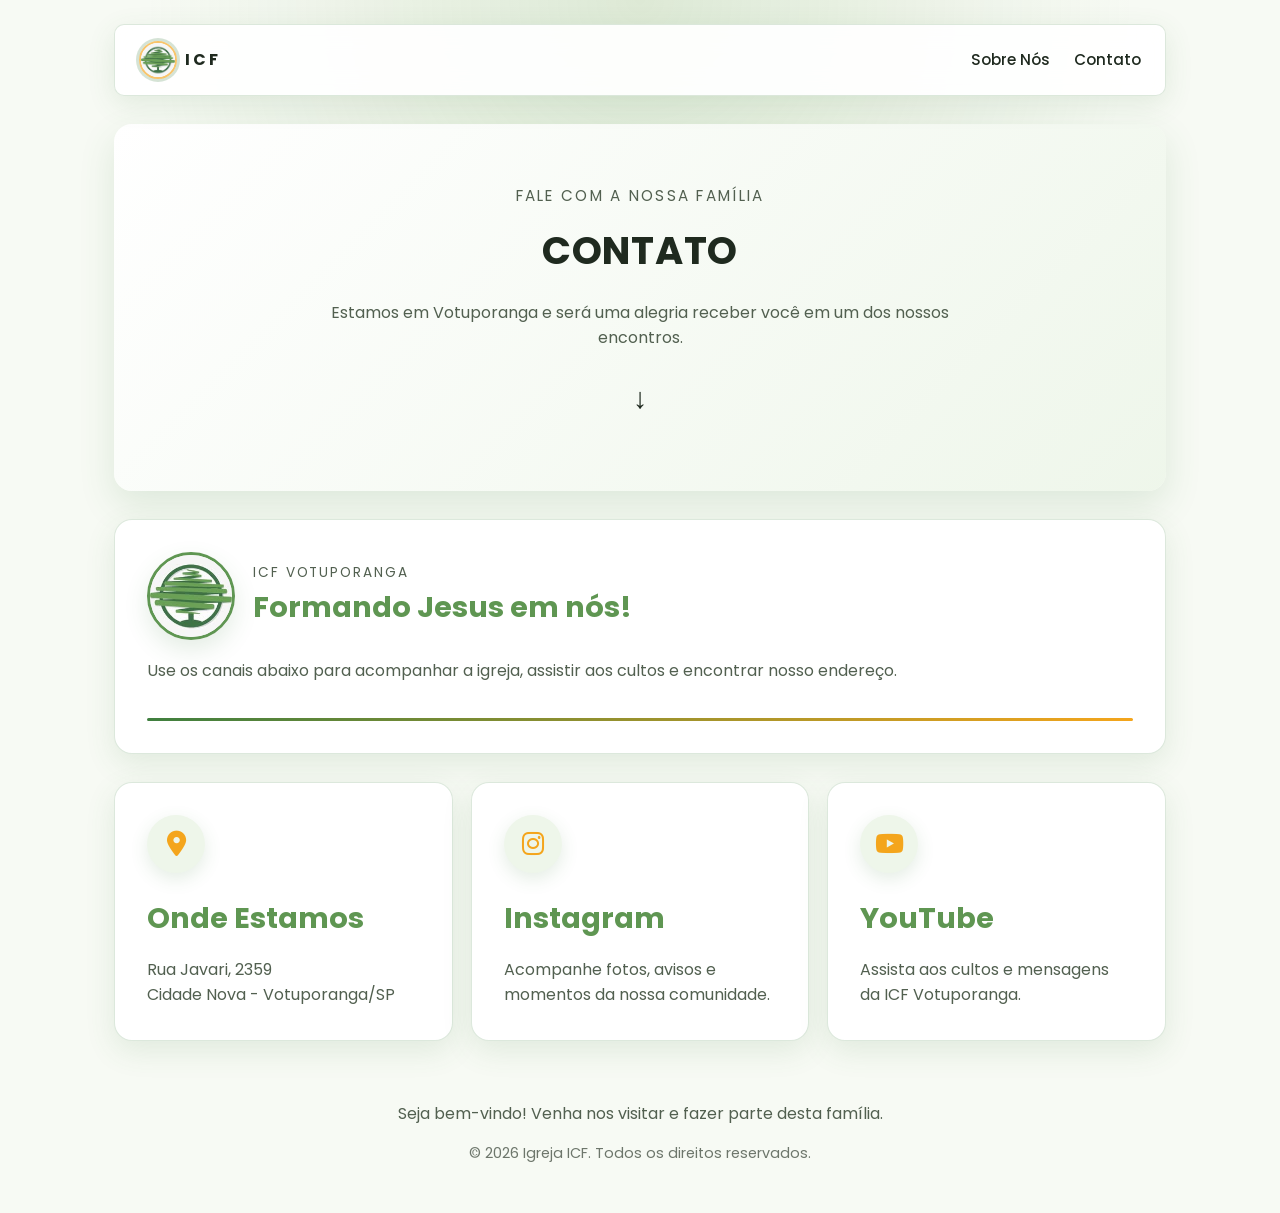
==== contatos.html @ 37533445 "atualizações" ====
<!DOCTYPE html>
<html lang="pt-BR">
<head>
    <meta charset="UTF-8">
    <meta name="viewport" content="width=device-width, initial-scale=1.0">
    <title>Contato - Igreja ICF</title>
    <link rel="stylesheet" href="styles.css">
    <link rel="stylesheet" href="contatos.css">
    <link rel="stylesheet" href="https://cdnjs.cloudflare.com/ajax/libs/font-awesome/6.5.1/css/all.min.css">
</head>
<body>
    <div class="page-wrapper">
        <header class="topbar">
            <div class="logo-container">
                <img class="logo" src="img/logo.jpg" alt="Logo ICF">
                <span>ICF</span>
            </div>
            <button class="menu-toggle" id="menuToggle" aria-label="Abrir menu">☰</button>
            <nav class="menu" id="menu">
                <a href="index.html#sobre">Sobre Nós</a>
                <a href="contatos.html">Contato</a>
            </nav>
        </header>

        <main class="content">
            <section class="hero contact-hero">
                <div class="hero-text">
                    <p class="subtitle">Fale com a nossa família</p>
                    <h1>CONTATO</h1>
                    <p class="hero-description">Estamos em Votuporanga e será uma alegria receber você em um dos nossos encontros.</p>
                    <div class="scroll-indicator">↓</div>
                </div>
            </section>

            <section class="card contact-card">
                <div class="contact-heading">
                    <img src="img/logo.jpg" alt="Logo ICF Votuporanga" class="contact-logo">
                    <div>
                        <p class="eyebrow">ICF Votuporanga</p>
                        <h2>Formando Jesus em nós!</h2>
                    </div>
                </div>
                <p>Use os canais abaixo para acompanhar a igreja, assistir aos cultos e encontrar nosso endereço.</p>
                <div class="progress-bar"></div>
            </section>

            <section class="contact-grid">
                <article class="card contact-info-card">
                    <i class="fa-solid fa-location-dot"></i>
                    <div>
                        <h2>Onde Estamos</h2>
                        <p>Rua Javari, 2359<br>Cidade Nova - Votuporanga/SP</p>
                    </div>
                </article>

                <a class="card contact-link-card" href="https://www.instagram.com/familiavotuporanga/" target="_blank" rel="noopener">
                    <i class="fa-brands fa-instagram"></i>
                    <div>
                        <h2>Instagram</h2>
                        <p>Acompanhe fotos, avisos e momentos da nossa comunidade.</p>
                    </div>
                </a>

                <a class="card contact-link-card" href="https://www.youtube.com/@cristafamiliavotuporanga" target="_blank" rel="noopener">
                    <i class="fa-brands fa-youtube"></i>
                    <div>
                        <h2>YouTube</h2>
                        <p>Assista aos cultos e mensagens da ICF Votuporanga.</p>
                    </div>
                </a>
            </section>
        </main>

        <footer class="footer">
            <p>Seja bem-vindo! Venha nos visitar e fazer parte desta família.</p>
            <p class="footer-date" id="year"></p>
        </footer>
    </div>
    <script src="scripts.js"></script>
</body>
</html>
---- styles.css ----
@import url('https://fonts.googleapis.com/css2?family=Poppins:wght@300;500;700&display=swap');

:root {
    color-scheme: light;
    font-family: 'Poppins', sans-serif;
    background: #f7faf4;
    color: #1f2a1f;
    line-height: 1.6;
    --brand-green: #3f7f3f;
    --brand-green-light: #5f9652;
    --brand-amber: #f4a51c;
    --surface: #ffffff;
    --surface-soft: #eef6ea;
    --text-muted: #526050;
    --border-soft: rgba(63, 127, 63, 0.18);
}

* {
    box-sizing: border-box;
}

body {
    margin: 0;
    padding: 0;
    background: radial-gradient(circle at top, rgba(116, 164, 90, 0.2), transparent 36%), #f7faf4;
    animation: fadeInBody 0.8s ease-out;
}

@keyframes fadeInBody {
    from {
        opacity: 0;
    }
    to {
        opacity: 1;
    }
}

@keyframes slideUp {
    from {
        opacity: 0;
        transform: translateY(30px);
    }
    to {
        opacity: 1;
        transform: translateY(0);
    }
}

@keyframes fadeIn {
    from {
        opacity: 0;
    }
    to {
        opacity: 1;
    }
}

@keyframes bounce {
    0%, 100% {
        transform: translateY(0);
    }
    50% {
        transform: translateY(-10px);
    }
}

@keyframes pulse {
    0%, 100% {
        opacity: 1;
    }
    50% {
        opacity: 0.5;
    }
}

@keyframes growWidth {
    from {
        width: 0;
    }
    to {
        width: 100%;
    }
}

.page-wrapper {
    max-width: 1100px;
    margin: 0 auto;
    padding: 24px;
}

.topbar {
    display: flex;
    justify-content: space-between;
    align-items: center;
    background: rgba(255, 255, 255, 0.92);
    color: #1f2a1f;
    padding: 16px 24px;
    border: 1px solid var(--border-soft);
    border-radius: 10px;
    box-shadow: 0 8px 28px rgba(63, 127, 63, 0.12);
    animation: slideUp 0.6s ease-out;
    position: sticky;
    top: 0;
    z-index: 100;
    backdrop-filter: blur(12px);
}

.logo-container {
    display: flex;
    align-items: center;
    gap: 8px;
    font-weight: 700;
    letter-spacing: 0.2em;
    animation: fadeIn 0.8s ease-out;
}

.logo {
    width: 38px;
    height: 38px;
    border-radius: 50%;
    object-fit: cover;
    border: 2px solid rgba(244, 165, 28, 0.65);
    box-shadow: 0 0 0 3px rgba(63, 127, 63, 0.22);
}

.menu {
    display: flex;
    gap: 24px;
    align-items: center;
}

.menu a {
    color: #1f2a1f;
    text-decoration: none;
    font-size: 0.95rem;
    font-weight: 500;
    position: relative;
    transition: color 0.3s ease;
}

.menu a::after {
    content: '';
    position: absolute;
    bottom: -4px;
    left: 0;
    width: 0;
    height: 2px;
    background: var(--brand-amber);
    transition: width 0.3s ease;
}

.menu a:hover {
    color: var(--brand-amber);
}

.menu a:hover::after {
    width: 100%;
}

.menu-toggle {
    display: none;
    background: none;
    border: none;
    color: #1f2a1f;
    font-size: 1.5rem;
    cursor: pointer;
    padding: 8px;
    transition: transform 0.3s ease;
}

.menu-toggle:hover {
    transform: scale(1.2);
}

.content {
    display: grid;
    gap: 28px;
    margin-top: 28px;
}

.hero {
    background: linear-gradient(135deg, rgba(255, 255, 255, 0.98), rgba(238, 246, 234, 0.98));
    border-radius: 18px;
    padding: 60px 32px;
    text-align: center;
    box-shadow: 0 14px 36px rgba(63, 127, 63, 0.14);
    animation: slideUp 0.8s ease-out 0.1s both;
    position: relative;
    overflow: hidden;
}

.hero::before {
    display: none;
}

.hero-text {
    position: relative;
    z-index: 1;
}

.hero .subtitle {
    margin: 0 0 12px;
    font-size: 0.95rem;
    color: var(--text-muted);
    letter-spacing: 0.15em;
    text-transform: uppercase;
    animation: fadeIn 0.8s ease-out 0.2s both;
}

.hero h1 {
    margin: 0;
    font-size: clamp(2.4rem, 3vw, 4rem);
    letter-spacing: 0.02em;
    animation: slideUp 0.8s ease-out 0.3s both;
    color: #1f2a1f;
}

.hero-description {
    max-width: 700px;
    margin: 18px auto 0;
    color: var(--text-muted);
    animation: slideUp 0.8s ease-out 0.4s both;
}

.scroll-indicator {
    margin-top: 24px;
    font-size: 1.8rem;
    animation: bounce 2s infinite;
    cursor: pointer;
}

.card {
    background: var(--surface);
    border-radius: 18px;
    padding: 32px;
    box-shadow: 0 10px 30px rgba(63, 127, 63, 0.12);
    animation: slideUp 0.8s ease-out;
    transition: all 0.3s ease;
    border: 1px solid var(--border-soft);
}

.card:hover {
    box-shadow: 0 14px 36px rgba(63, 127, 63, 0.18);
    transform: translateY(-2px);
}

.card h2 {
    margin-top: 0;
    font-size: 1.8rem;
    color: var(--brand-green-light);
    animation: slideUp 0.8s ease-out 0.1s both;
}

.card p {
    margin: 16px 0 0;
    color: var(--text-muted);
    animation: slideUp 0.8s ease-out 0.2s both;
}

.progress-bar {
    height: 3px;
    background: linear-gradient(90deg, var(--brand-green) 0%, var(--brand-amber) 100%);
    border-radius: 2px;
    margin-top: 16px;
    animation: slideUp 0.8s ease-out 0.3s both, growWidth 1.5s ease-out 0.6s forwards;
}

.pulse-dot {
    width: 12px;
    height: 12px;
    background: var(--brand-amber);
    border-radius: 50%;
    margin-top: 16px;
    animation: pulse 2s infinite;
}

.values-card .values-grid {
    display: grid;
    grid-template-columns: repeat(3, minmax(0, 1fr));
    gap: 18px;
    margin-top: 22px;
}

.value-item {
    background: var(--surface-soft);
    border-radius: 16px;
    padding: 18px;
    text-align: center;
    min-height: 200px;
    transition: all 0.3s ease;
    animation: slideUp 0.8s ease-out;
    border: 1px solid var(--border-soft);
    cursor: pointer;
    display: flex;
    flex-direction: column;
    align-items: center;
    overflow: hidden;
}

.value-item:nth-child(1) {
    animation-delay: 0.2s;
}

.value-item:nth-child(2) {
    animation-delay: 0.3s;
}

.value-item:nth-child(3) {
    animation-delay: 0.4s;
}

.value-item:hover {
    transform: translateY(-4px);
    box-shadow: 0 12px 28px rgba(63, 127, 63, 0.18);
    background: #f5fbf0;
}

.value-image {
    order: -1;
    width: 100%;
    height: 140px;
    display: block;
    margin-bottom: 18px;
    border-radius: 16px;
    object-fit: cover;
    box-shadow: 0 8px 22px rgba(63, 127, 63, 0.12);
    transition: transform 0.4s ease;
}

.value-item:hover .value-image {
    transform: scale(1.04);
}

.value-item .icon {
    display: inline-flex;
    width: 60px;
    height: 60px;
    justify-content: center;
    align-items: center;
    margin-bottom: 14px;
    font-size: 1.8rem;
    border-radius: 50%;
    background: #ffffff;
    box-shadow: 0 4px 14px rgba(63, 127, 63, 0.12);
    transition: transform 0.3s ease;
}

.value-item:hover .icon {
    transform: scale(1.15) rotate(10deg);
}

.value-item h3 {
    margin: 0 0 10px;
    font-size: 1.1rem;
    color: var(--brand-green-light);
}

.image-wrapper {
    position: relative;
    border-radius: 20px;
    overflow: hidden;
    box-shadow: inset 0 0 0 1px rgba(244, 165, 28, 0.2);
    animation: slideUp 0.8s ease-out 0.1s both;
}

.image-wrapper img {
    width: 100%;
    display: block;
    border-radius: 20px;
    object-fit: cover;
    max-height: 520px;
    transition: transform 0.4s ease;
}

.image-wrapper:hover img {
    transform: scale(1.05);
}

.footer {
    text-align: center;
    margin: 20px auto 0;
    padding: 24px 0;
    color: var(--text-muted);
    animation: slideUp 0.8s ease-out 0.6s both;
}

.footer-date {
    font-size: 0.9rem;
    color: #6d766b;
    margin: 8px 0 0;
}

@media (max-width: 820px) {
    .topbar {
        gap: 16px;
    }

    .menu-toggle {
        display: block;
    }

    .menu {
        display: none;
        position: absolute;
        top: 60px;
        left: 0;
        right: 0;
        flex-direction: column;
        background: var(--surface);
        padding: 16px 24px;
        gap: 12px;
        border-radius: 0 0 12px 12px;
        width: 100%;
        border: 1px solid var(--border-soft);
        animation: slideUp 0.3s ease-out;
    }

    .menu.active {
        display: flex;
    }

    .values-card .values-grid {
        grid-template-columns: 1fr;
    }
}

@media (max-width: 560px) {
    .page-wrapper {
        padding: 12px;
    }

    .hero,
    .card {
        padding: 20px;
    }

    .hero {
        padding: 40px 20px;
    }

    .values-card .values-grid {
        gap: 12px;
    }

    .value-item {
        padding: 16px;
    }
}
---- contatos.css ----
.contact-hero {
    padding-bottom: 70px;
}

.contact-card {
    display: grid;
    gap: 18px;
}

.contact-heading {
    display: flex;
    align-items: center;
    gap: 18px;
}

.contact-logo {
    width: 88px;
    height: 88px;
    border-radius: 50%;
    object-fit: cover;
    border: 3px solid var(--brand-green-light);
    box-shadow: 0 10px 24px rgba(63, 127, 63, 0.14);
    flex: 0 0 auto;
}

.eyebrow {
    margin: 0 0 6px;
    color: var(--text-muted);
    font-size: 0.85rem;
    letter-spacing: 0.14em;
    text-transform: uppercase;
}

.contact-card h2,
.contact-info-card h2,
.contact-link-card h2 {
    margin: 0;
}

.contact-card p {
    margin-top: 0;
}

.contact-grid {
    display: grid;
    grid-template-columns: repeat(3, minmax(0, 1fr));
    gap: 18px;
}

.contact-info-card,
.contact-link-card {
    min-height: 230px;
    display: flex;
    flex-direction: column;
    justify-content: space-between;
    gap: 22px;
    color: #1f2a1f;
    text-decoration: none;
}

.contact-info-card > i,
.contact-link-card > i {
    width: 58px;
    height: 58px;
    display: inline-flex;
    align-items: center;
    justify-content: center;
    border-radius: 50%;
    background: var(--surface-soft);
    color: var(--brand-amber);
    font-size: 1.6rem;
    box-shadow: 0 6px 18px rgba(63, 127, 63, 0.14);
}

.contact-link-card {
    cursor: pointer;
}

.contact-link-card:hover > i {
    transform: scale(1.08) rotate(8deg);
    transition: transform 0.3s ease;
}

@media (max-width: 820px) {
    .contact-grid {
        grid-template-columns: 1fr;
    }
}

@media (max-width: 560px) {
    .contact-heading {
        align-items: flex-start;
        flex-direction: column;
    }

    .contact-logo {
        width: 78px;
        height: 78px;
    }
}
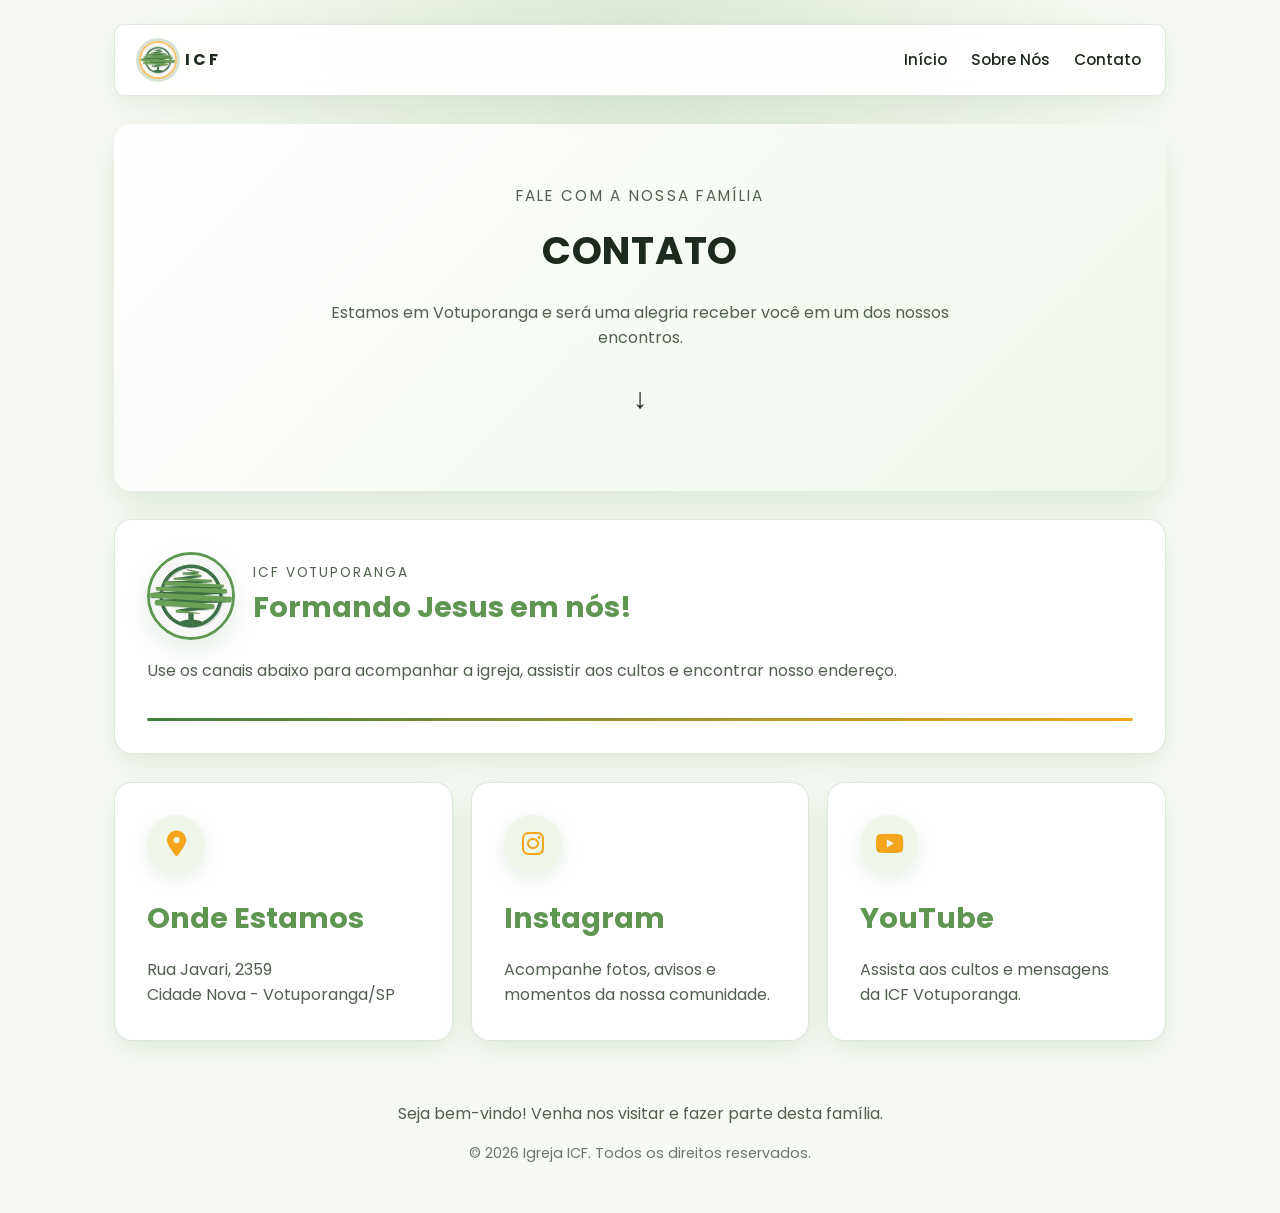
==== commit e0d6da28: "feito" ====
--- a/contatos.html
+++ b/contatos.html
@@ -9,43 +9,44 @@
     <link rel="stylesheet" href="https://cdnjs.cloudflare.com/ajax/libs/font-awesome/6.5.1/css/all.min.css">
 </head>
 <body>
-    <div class="page-wrapper">
-        <header class="topbar">
-            <div class="logo-container">
+    <div class="pagina">
+        <header class="topo">
+            <div class="area-logo">
                 <img class="logo" src="img/logo.jpg" alt="Logo ICF">
                 <span>ICF</span>
             </div>
-            <button class="menu-toggle" id="menuToggle" aria-label="Abrir menu">☰</button>
+            <button class="botao-menu" id="botao-menu" aria-label="Abrir menu">☰</button>
             <nav class="menu" id="menu">
-                <a href="index.html#sobre">Sobre Nós</a>
+                <a href="home.html">Início</a>
+                <a href="sobreNos.html">Sobre Nós</a>
                 <a href="contatos.html">Contato</a>
             </nav>
         </header>
 
-        <main class="content">
-            <section class="hero contact-hero">
-                <div class="hero-text">
-                    <p class="subtitle">Fale com a nossa família</p>
+        <main class="conteudo">
+            <section class="capa capa-contato">
+                <div class="texto-capa">
+                    <p class="subtitulo">Fale com a nossa família</p>
                     <h1>CONTATO</h1>
-                    <p class="hero-description">Estamos em Votuporanga e será uma alegria receber você em um dos nossos encontros.</p>
-                    <div class="scroll-indicator">↓</div>
+                    <p class="descricao">Estamos em Votuporanga e será uma alegria receber você em um dos nossos encontros.</p>
+                    <div class="seta">↓</div>
                 </div>
             </section>
 
-            <section class="card contact-card">
-                <div class="contact-heading">
-                    <img src="img/logo.jpg" alt="Logo ICF Votuporanga" class="contact-logo">
+            <section class="cartao contato">
+                <div class="cabecalho-contato">
+                    <img src="img/logo.jpg" alt="Logo ICF Votuporanga" class="logo-contato">
                     <div>
-                        <p class="eyebrow">ICF Votuporanga</p>
+                        <p class="chamada">ICF Votuporanga</p>
                         <h2>Formando Jesus em nós!</h2>
                     </div>
                 </div>
                 <p>Use os canais abaixo para acompanhar a igreja, assistir aos cultos e encontrar nosso endereço.</p>
-                <div class="progress-bar"></div>
+                <div class="barra"></div>
             </section>
 
-            <section class="contact-grid">
-                <article class="card contact-info-card">
+            <section class="grade-contato">
+                <article class="cartao info-contato">
                     <i class="fa-solid fa-location-dot"></i>
                     <div>
                         <h2>Onde Estamos</h2>
@@ -53,7 +54,7 @@
                     </div>
                 </article>
 
-                <a class="card contact-link-card" href="https://www.instagram.com/familiavotuporanga/" target="_blank" rel="noopener">
+                <a class="cartao link-contato" href="https://www.instagram.com/familiavotuporanga/" target="_blank" rel="noopener">
                     <i class="fa-brands fa-instagram"></i>
                     <div>
                         <h2>Instagram</h2>
@@ -61,7 +62,7 @@
                     </div>
                 </a>
 
-                <a class="card contact-link-card" href="https://www.youtube.com/@cristafamiliavotuporanga" target="_blank" rel="noopener">
+                <a class="cartao link-contato" href="https://www.youtube.com/@cristafamiliavotuporanga" target="_blank" rel="noopener">
                     <i class="fa-brands fa-youtube"></i>
                     <div>
                         <h2>YouTube</h2>
@@ -71,9 +72,9 @@
             </section>
         </main>
 
-        <footer class="footer">
+        <footer class="rodape">
             <p>Seja bem-vindo! Venha nos visitar e fazer parte desta família.</p>
-            <p class="footer-date" id="year"></p>
+            <p class="ano-rodape" id="ano"></p>
         </footer>
     </div>
     <script src="scripts.js"></script>
--- a/styles.css
+++ b/styles.css
@@ -23,10 +23,10 @@
     margin: 0;
     padding: 0;
     background: radial-gradient(circle at top, rgba(116, 164, 90, 0.2), transparent 36%), #f7faf4;
-    animation: fadeInBody 0.8s ease-out;
-}
-
-@keyframes fadeInBody {
+    animation: aparecerCorpo 0.8s ease-out;
+}
+
+@keyframes aparecerCorpo {
     from {
         opacity: 0;
     }
@@ -35,7 +35,7 @@
     }
 }
 
-@keyframes slideUp {
+@keyframes subir {
     from {
         opacity: 0;
         transform: translateY(30px);
@@ -46,7 +46,7 @@
     }
 }
 
-@keyframes fadeIn {
+@keyframes aparecer {
     from {
         opacity: 0;
     }
@@ -55,7 +55,7 @@
     }
 }
 
-@keyframes bounce {
+@keyframes pular {
     0%, 100% {
         transform: translateY(0);
     }
@@ -64,7 +64,7 @@
     }
 }
 
-@keyframes pulse {
+@keyframes piscar {
     0%, 100% {
         opacity: 1;
     }
@@ -73,7 +73,7 @@
     }
 }
 
-@keyframes growWidth {
+@keyframes crescerLargura {
     from {
         width: 0;
     }
@@ -82,13 +82,13 @@
     }
 }
 
-.page-wrapper {
+.pagina {
     max-width: 1100px;
     margin: 0 auto;
     padding: 24px;
 }
 
-.topbar {
+.topo {
     display: flex;
     justify-content: space-between;
     align-items: center;
@@ -98,20 +98,20 @@
     border: 1px solid var(--border-soft);
     border-radius: 10px;
     box-shadow: 0 8px 28px rgba(63, 127, 63, 0.12);
-    animation: slideUp 0.6s ease-out;
+    animation: subir 0.6s ease-out;
     position: sticky;
     top: 0;
     z-index: 100;
     backdrop-filter: blur(12px);
 }
 
-.logo-container {
+.area-logo {
     display: flex;
     align-items: center;
     gap: 8px;
     font-weight: 700;
     letter-spacing: 0.2em;
-    animation: fadeIn 0.8s ease-out;
+    animation: aparecer 0.8s ease-out;
 }
 
 .logo {
@@ -157,7 +157,7 @@
     width: 100%;
 }
 
-.menu-toggle {
+.botao-menu {
     display: none;
     background: none;
     border: none;
@@ -168,234 +168,123 @@
     transition: transform 0.3s ease;
 }
 
-.menu-toggle:hover {
+.botao-menu:hover {
     transform: scale(1.2);
 }
 
-.content {
+.conteudo {
     display: grid;
     gap: 28px;
     margin-top: 28px;
 }
 
-.hero {
+.capa {
     background: linear-gradient(135deg, rgba(255, 255, 255, 0.98), rgba(238, 246, 234, 0.98));
     border-radius: 18px;
     padding: 60px 32px;
     text-align: center;
     box-shadow: 0 14px 36px rgba(63, 127, 63, 0.14);
-    animation: slideUp 0.8s ease-out 0.1s both;
+    animation: subir 0.8s ease-out 0.1s both;
     position: relative;
     overflow: hidden;
 }
 
-.hero::before {
+.capa::before {
     display: none;
 }
 
-.hero-text {
+.texto-capa {
     position: relative;
     z-index: 1;
 }
 
-.hero .subtitle {
+.capa .subtitulo {
     margin: 0 0 12px;
     font-size: 0.95rem;
     color: var(--text-muted);
     letter-spacing: 0.15em;
     text-transform: uppercase;
-    animation: fadeIn 0.8s ease-out 0.2s both;
-}
-
-.hero h1 {
+    animation: aparecer 0.8s ease-out 0.2s both;
+}
+
+.capa h1 {
     margin: 0;
     font-size: clamp(2.4rem, 3vw, 4rem);
     letter-spacing: 0.02em;
-    animation: slideUp 0.8s ease-out 0.3s both;
-    color: #1f2a1f;
-}
-
-.hero-description {
+    animation: subir 0.8s ease-out 0.3s both;
+    color: #1f2a1f;
+}
+
+.descricao {
     max-width: 700px;
     margin: 18px auto 0;
     color: var(--text-muted);
-    animation: slideUp 0.8s ease-out 0.4s both;
-}
-
-.scroll-indicator {
+    animation: subir 0.8s ease-out 0.4s both;
+}
+
+.seta {
     margin-top: 24px;
     font-size: 1.8rem;
-    animation: bounce 2s infinite;
+    animation: pular 2s infinite;
     cursor: pointer;
 }
 
-.card {
+.cartao {
     background: var(--surface);
     border-radius: 18px;
     padding: 32px;
     box-shadow: 0 10px 30px rgba(63, 127, 63, 0.12);
-    animation: slideUp 0.8s ease-out;
+    animation: subir 0.8s ease-out;
     transition: all 0.3s ease;
     border: 1px solid var(--border-soft);
 }
 
-.card:hover {
+.cartao:hover {
     box-shadow: 0 14px 36px rgba(63, 127, 63, 0.18);
     transform: translateY(-2px);
 }
 
-.card h2 {
+.cartao h2 {
     margin-top: 0;
     font-size: 1.8rem;
     color: var(--brand-green-light);
-    animation: slideUp 0.8s ease-out 0.1s both;
-}
-
-.card p {
+    animation: subir 0.8s ease-out 0.1s both;
+}
+
+.cartao p {
     margin: 16px 0 0;
     color: var(--text-muted);
-    animation: slideUp 0.8s ease-out 0.2s both;
-}
-
-.progress-bar {
+    animation: subir 0.8s ease-out 0.2s both;
+}
+
+.barra {
     height: 3px;
     background: linear-gradient(90deg, var(--brand-green) 0%, var(--brand-amber) 100%);
     border-radius: 2px;
     margin-top: 16px;
-    animation: slideUp 0.8s ease-out 0.3s both, growWidth 1.5s ease-out 0.6s forwards;
-}
-
-.pulse-dot {
-    width: 12px;
-    height: 12px;
-    background: var(--brand-amber);
-    border-radius: 50%;
-    margin-top: 16px;
-    animation: pulse 2s infinite;
-}
-
-.values-card .values-grid {
-    display: grid;
-    grid-template-columns: repeat(3, minmax(0, 1fr));
-    gap: 18px;
-    margin-top: 22px;
-}
-
-.value-item {
-    background: var(--surface-soft);
-    border-radius: 16px;
-    padding: 18px;
-    text-align: center;
-    min-height: 200px;
-    transition: all 0.3s ease;
-    animation: slideUp 0.8s ease-out;
-    border: 1px solid var(--border-soft);
-    cursor: pointer;
-    display: flex;
-    flex-direction: column;
-    align-items: center;
-    overflow: hidden;
-}
-
-.value-item:nth-child(1) {
-    animation-delay: 0.2s;
-}
-
-.value-item:nth-child(2) {
-    animation-delay: 0.3s;
-}
-
-.value-item:nth-child(3) {
-    animation-delay: 0.4s;
-}
-
-.value-item:hover {
-    transform: translateY(-4px);
-    box-shadow: 0 12px 28px rgba(63, 127, 63, 0.18);
-    background: #f5fbf0;
-}
-
-.value-image {
-    order: -1;
-    width: 100%;
-    height: 140px;
-    display: block;
-    margin-bottom: 18px;
-    border-radius: 16px;
-    object-fit: cover;
-    box-shadow: 0 8px 22px rgba(63, 127, 63, 0.12);
-    transition: transform 0.4s ease;
-}
-
-.value-item:hover .value-image {
-    transform: scale(1.04);
-}
-
-.value-item .icon {
-    display: inline-flex;
-    width: 60px;
-    height: 60px;
-    justify-content: center;
-    align-items: center;
-    margin-bottom: 14px;
-    font-size: 1.8rem;
-    border-radius: 50%;
-    background: #ffffff;
-    box-shadow: 0 4px 14px rgba(63, 127, 63, 0.12);
-    transition: transform 0.3s ease;
-}
-
-.value-item:hover .icon {
-    transform: scale(1.15) rotate(10deg);
-}
-
-.value-item h3 {
-    margin: 0 0 10px;
-    font-size: 1.1rem;
-    color: var(--brand-green-light);
-}
-
-.image-wrapper {
-    position: relative;
-    border-radius: 20px;
-    overflow: hidden;
-    box-shadow: inset 0 0 0 1px rgba(244, 165, 28, 0.2);
-    animation: slideUp 0.8s ease-out 0.1s both;
-}
-
-.image-wrapper img {
-    width: 100%;
-    display: block;
-    border-radius: 20px;
-    object-fit: cover;
-    max-height: 520px;
-    transition: transform 0.4s ease;
-}
-
-.image-wrapper:hover img {
-    transform: scale(1.05);
-}
-
-.footer {
+    animation: subir 0.8s ease-out 0.3s both, crescerLargura 1.5s ease-out 0.6s forwards;
+}
+
+.rodape {
     text-align: center;
     margin: 20px auto 0;
     padding: 24px 0;
     color: var(--text-muted);
-    animation: slideUp 0.8s ease-out 0.6s both;
-}
-
-.footer-date {
+    animation: subir 0.8s ease-out 0.6s both;
+}
+
+.ano-rodape {
     font-size: 0.9rem;
     color: #6d766b;
     margin: 8px 0 0;
 }
 
 @media (max-width: 820px) {
-    .topbar {
+    .topo {
         gap: 16px;
     }
 
-    .menu-toggle {
+    .botao-menu {
         display: block;
     }
 
@@ -412,37 +301,27 @@
         border-radius: 0 0 12px 12px;
         width: 100%;
         border: 1px solid var(--border-soft);
-        animation: slideUp 0.3s ease-out;
-    }
-
-    .menu.active {
+        animation: subir 0.3s ease-out;
+    }
+
+    .menu.aberto {
         display: flex;
     }
 
-    .values-card .values-grid {
-        grid-template-columns: 1fr;
-    }
 }
 
 @media (max-width: 560px) {
-    .page-wrapper {
+    .pagina {
         padding: 12px;
     }
 
-    .hero,
-    .card {
+    .capa,
+    .cartao {
         padding: 20px;
     }
 
-    .hero {
+    .capa {
         padding: 40px 20px;
     }
 
-    .values-card .values-grid {
-        gap: 12px;
-    }
-
-    .value-item {
-        padding: 16px;
-    }
-}
+}
--- a/contatos.css
+++ b/contatos.css
@@ -1,19 +1,19 @@
-.contact-hero {
+.capa-contato {
     padding-bottom: 70px;
 }
 
-.contact-card {
+.contato {
     display: grid;
     gap: 18px;
 }
 
-.contact-heading {
+.cabecalho-contato {
     display: flex;
     align-items: center;
     gap: 18px;
 }
 
-.contact-logo {
+.logo-contato {
     width: 88px;
     height: 88px;
     border-radius: 50%;
@@ -23,7 +23,7 @@
     flex: 0 0 auto;
 }
 
-.eyebrow {
+.chamada {
     margin: 0 0 6px;
     color: var(--text-muted);
     font-size: 0.85rem;
@@ -31,24 +31,24 @@
     text-transform: uppercase;
 }
 
-.contact-card h2,
-.contact-info-card h2,
-.contact-link-card h2 {
+.contato h2,
+.info-contato h2,
+.link-contato h2 {
     margin: 0;
 }
 
-.contact-card p {
+.contato p {
     margin-top: 0;
 }
 
-.contact-grid {
+.grade-contato {
     display: grid;
     grid-template-columns: repeat(3, minmax(0, 1fr));
     gap: 18px;
 }
 
-.contact-info-card,
-.contact-link-card {
+.info-contato,
+.link-contato {
     min-height: 230px;
     display: flex;
     flex-direction: column;
@@ -58,8 +58,8 @@
     text-decoration: none;
 }
 
-.contact-info-card > i,
-.contact-link-card > i {
+.info-contato > i,
+.link-contato > i {
     width: 58px;
     height: 58px;
     display: inline-flex;
@@ -72,28 +72,28 @@
     box-shadow: 0 6px 18px rgba(63, 127, 63, 0.14);
 }
 
-.contact-link-card {
+.link-contato {
     cursor: pointer;
 }
 
-.contact-link-card:hover > i {
+.link-contato:hover > i {
     transform: scale(1.08) rotate(8deg);
     transition: transform 0.3s ease;
 }
 
 @media (max-width: 820px) {
-    .contact-grid {
+    .grade-contato {
         grid-template-columns: 1fr;
     }
 }
 
 @media (max-width: 560px) {
-    .contact-heading {
+    .cabecalho-contato {
         align-items: flex-start;
         flex-direction: column;
     }
 
-    .contact-logo {
+    .logo-contato {
         width: 78px;
         height: 78px;
     }
